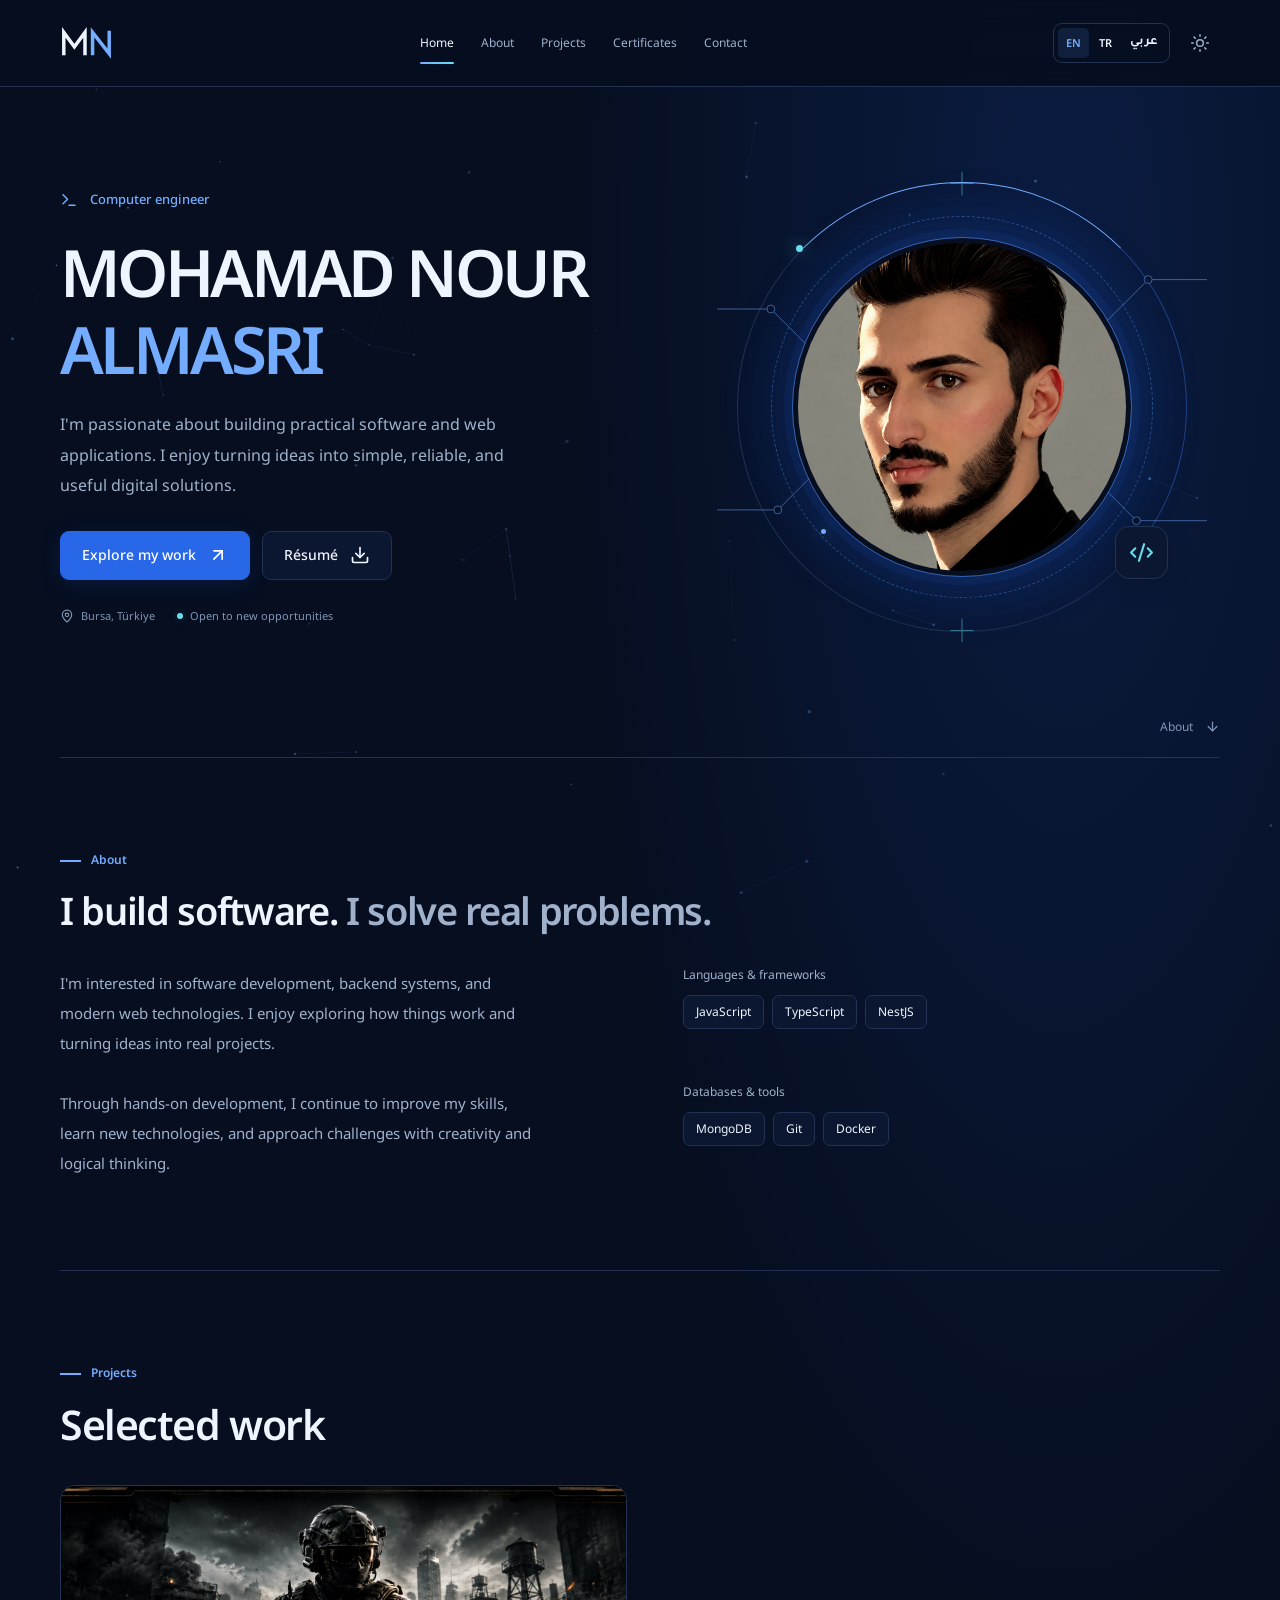
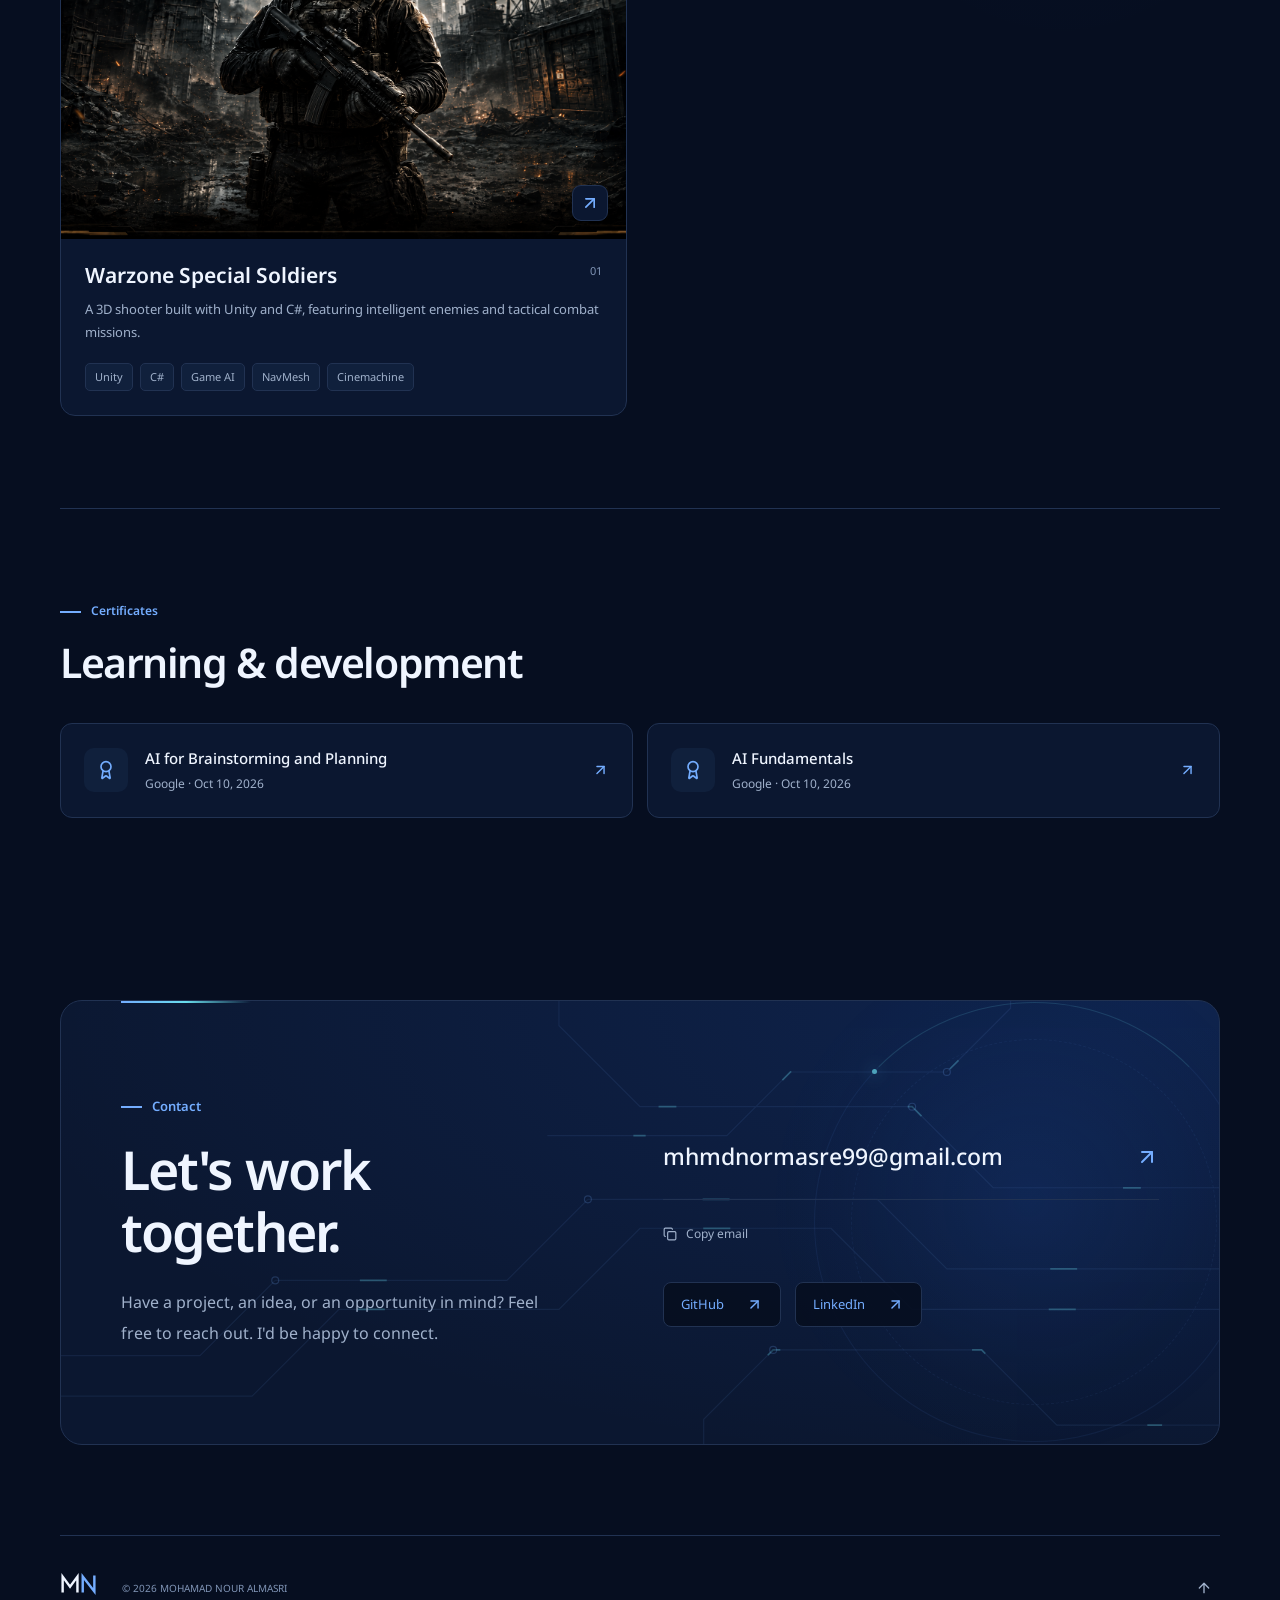
==== index.html @ 73df4725 "Add admin dashboard" ====
<!doctype html>
<html lang="en" dir="ltr" data-page="portfolio">
  <head>
    <meta charset="utf-8" />
    <meta name="viewport" content="width=device-width, initial-scale=1" />
    <meta name="theme-color" content="#060e20" />
    <meta
      name="description"
      content="I develop web applications and backend systems with a focus on clear, reliable software."
    />
    <meta name="robots" content="index,follow" />
    <meta property="og:type" content="website" />
    <meta
      property="og:title"
      content="Mohamad Nour Almasri | Computer engineer"
    />
    <meta
      property="og:description"
      content="I develop web applications and backend systems with a focus on clear, reliable software."
    />
    <title>Mohamad Nour Almasri | Computer engineer</title>
    <link rel="icon" href="assets/favicon.svg" type="image/svg+xml" />
    <script src="assets/js/theme.js"></script>
    <link rel="stylesheet" href="assets/fonts.css" />
    <link rel="stylesheet" href="assets/base.css" />
    <link rel="stylesheet" href="assets/portfolio.css" />
    <script defer src="data.js"></script>
    <script defer src="assets/js/dictionary.js"></script>
    <script defer src="assets/js/icons.js"></script>
    <script defer src="admin/auth-config.js"></script>
    <script defer src="assets/js/common.js"></script>
    <script defer src="assets/js/effects.js"></script>
    <script defer src="assets/js/portfolio.js"></script>
  </head>
  <body>
    <div id="app">
      <div class="language-root" data-locale="en" dir="ltr">
        <div class="portfolio" data-motion="on">
          <canvas class="site-particles" aria-hidden="true"></canvas>
          <a href="#main-content" class="skip-link">Skip to content</a>

          <header class="site-header">
            <div class="nav-wrap section-shell">
              <a
                href="#home"
                class="logo-link"
                aria-label="MN — Mohamad Nour Almasri"
                ><span class="brand brand-personal" dir="ltr"
                  ><svg
                    class="brand-symbol"
                    viewBox="0 0 70 44"
                    aria-label="MN"
                    role="img"
                  >
                    <path d="M5 36V8l14 19L33 8v28" />
                    <path d="M43 36V8l22 28V8" /></svg></span
              ></a>
              <nav id="primary-navigation" aria-label="Main navigation">
                <a href="#home" aria-current="location">Home</a
                ><a href="#about">About</a><a href="#contact">Contact</a>
              </nav>
              <div class="nav-actions">
                <div
                  class="language-switch"
                  role="group"
                  aria-label="Choose language"
                  dir="ltr"
                >
                  <svg
                    xmlns="http://www.w3.org/2000/svg"
                    width="20"
                    height="20"
                    viewBox="0 0 24 24"
                    fill="none"
                    stroke="currentColor"
                    stroke-width="2"
                    stroke-linecap="round"
                    stroke-linejoin="round"
                    class="lucide lucide-globe"
                    aria-hidden="true"
                  >
                    <circle cx="12" cy="12" r="10"></circle>
                    <path
                      d="M12 2a14.5 14.5 0 0 0 0 20 14.5 14.5 0 0 0 0-20"
                    ></path>
                    <path d="M2 12h20"></path></svg
                  ><button
                    type="button"
                    data-lang="en"
                    lang="en"
                    aria-label="English"
                    aria-pressed="true"
                  >
                    EN</button
                  ><button
                    type="button"
                    data-lang="tr"
                    lang="tr"
                    aria-label="Türkçe"
                    aria-pressed="false"
                  >
                    TR</button
                  ><button
                    type="button"
                    data-lang="ar"
                    lang="ar"
                    aria-label="العربية"
                    aria-pressed="false"
                  >
                    عربي
                  </button>
                </div>
                <button
                  class="icon-button theme-toggle"
                  type="button"
                  data-action="theme-toggle"
                  aria-label="Switch to light mode"
                  title="Switch to light mode"
                  aria-pressed="false"
                >
                  <svg
                    xmlns="http://www.w3.org/2000/svg"
                    width="20"
                    height="20"
                    viewBox="0 0 24 24"
                    fill="none"
                    stroke="currentColor"
                    stroke-width="1.8"
                    stroke-linecap="round"
                    stroke-linejoin="round"
                    aria-hidden="true"
                  >
                    <circle cx="12" cy="12" r="4" />
                    <path
                      d="M12 2v2m0 16v2M4.93 4.93l1.42 1.42m11.3 11.3 1.42 1.42M2 12h2m16 0h2M4.93 19.07l1.42-1.42m11.3-11.3 1.42-1.42"
                    />
                  </svg></button
                ><button
                  class="icon-button mobile-toggle"
                  data-action="menu"
                  aria-expanded="false"
                  aria-controls="primary-navigation"
                  aria-label="Menu"
                >
                  <svg
                    xmlns="http://www.w3.org/2000/svg"
                    width="20"
                    height="20"
                    viewBox="0 0 24 24"
                    fill="none"
                    stroke="currentColor"
                    stroke-width="2"
                    stroke-linecap="round"
                    stroke-linejoin="round"
                    class="lucide lucide-menu"
                    aria-hidden="true"
                  >
                    <path d="M4 5h16"></path>
                    <path d="M4 12h16"></path>
                    <path d="M4 19h16"></path>
                  </svg>
                </button>
              </div>
            </div>
          </header>
          <main id="main-content">
            <section id="home" class="hero section-shell">
              <div class="hero-grid">
                <div class="hero-copy">
                  <p class="hero-role">
                    <svg
                      xmlns="http://www.w3.org/2000/svg"
                      width="20"
                      height="20"
                      viewBox="0 0 24 24"
                      fill="none"
                      stroke="currentColor"
                      stroke-width="2"
                      stroke-linecap="round"
                      stroke-linejoin="round"
                      class="lucide lucide-terminal"
                      aria-hidden="true"
                    >
                      <path d="M12 19h8"></path>
                      <path d="m4 17 6-6-6-6"></path></svg
                    ><span>Computer engineer</span>
                  </p>
                  <h1 class="hero-name">Mohamad Nour <span>Almasri</span></h1>
                  <p class="hero-description">
                    I develop web applications and backend systems with a focus
                    on clear, reliable software.
                  </p>
                  <div class="hero-buttons">
                    <a href="#contact" class="button primary"
                      >Let’s talk<svg
                        xmlns="http://www.w3.org/2000/svg"
                        width="20"
                        height="20"
                        viewBox="0 0 24 24"
                        fill="none"
                        stroke="currentColor"
                        stroke-width="2"
                        stroke-linecap="round"
                        stroke-linejoin="round"
                        class="lucide lucide-arrow-up-right"
                        aria-hidden="true"
                      >
                        <path d="M7 7h10v10"></path>
                        <path d="M7 17 17 7"></path></svg
                    ></a>
                    <a
                      class="button secondary"
                      href="./assets/profile/resume.pdf"
                      data-action="resume"
                      target="_blank"
                      rel="noopener noreferrer"
                      >Résumé<svg
                        xmlns="http://www.w3.org/2000/svg"
                        width="20"
                        height="20"
                        viewBox="0 0 24 24"
                        fill="none"
                        stroke="currentColor"
                        stroke-width="2"
                        stroke-linecap="round"
                        stroke-linejoin="round"
                        class="lucide lucide-download"
                        aria-hidden="true"
                      >
                        <path d="M12 15V3"></path>
                        <path
                          d="M21 15v4a2 2 0 0 1-2 2H5a2 2 0 0 1-2-2v-4"
                        ></path>
                        <path d="m7 10 5 5 5-5"></path></svg
                    ></a>
                  </div>
                  <div class="hero-meta">
                    <span
                      ><svg
                        xmlns="http://www.w3.org/2000/svg"
                        width="20"
                        height="20"
                        viewBox="0 0 24 24"
                        fill="none"
                        stroke="currentColor"
                        stroke-width="2"
                        stroke-linecap="round"
                        stroke-linejoin="round"
                        class="lucide lucide-map-pin"
                        aria-hidden="true"
                      >
                        <path
                          d="M20 10c0 4.993-5.539 10.193-7.399 11.799a1 1 0 0 1-1.202 0C9.539 20.193 4 14.993 4 10a8 8 0 0 1 16 0"
                        ></path>
                        <circle cx="12" cy="10" r="3"></circle></svg
                      >Bursa, Türkiye</span
                    ><span class="availability"
                      ><i></i>Open to new opportunities</span
                    >
                  </div>
                </div>
                <div class="portrait-stage">
                  <div class="portrait-grid" aria-hidden="true"></div>
                  <div class="portrait-orbit orbit-outer" aria-hidden="true">
                    <i></i>
                  </div>
                  <div class="portrait-orbit orbit-inner" aria-hidden="true">
                    <i></i>
                  </div>
                  <svg
                    class="portrait-traces"
                    viewBox="0 0 500 500"
                    fill="none"
                    aria-hidden="true"
                  >
                    <path
                      d="M0 150h55l45 45h26M0 355h62l32-32h26M500 120h-60l-47 47h-22M500 366h-72l-37-37h-27"
                    />
                    <circle cx="55" cy="150" r="4" />
                    <circle cx="440" cy="120" r="4" />
                    <circle cx="62" cy="355" r="4" />
                    <circle cx="428" cy="366" r="4" />
                    <path
                      class="trace-ticks"
                      d="M238 22h24M250 10v24M238 478h24M250 466v24"
                    />
                  </svg>
                  <div class="portrait-frame">
                    <img
                      src="./assets/profile/avatar.png"
                      alt="Mohamad Nour Almasri"
                      width="516"
                      height="718"
                      fetchpriority="high"
                      decoding="async"
                      style="object-position: 50% 35%"
                    />
                  </div>
                  <span class="portrait-mark" aria-hidden="true"
                    ><svg
                      xmlns="http://www.w3.org/2000/svg"
                      width="20"
                      height="20"
                      viewBox="0 0 24 24"
                      fill="none"
                      stroke="currentColor"
                      stroke-width="2"
                      stroke-linecap="round"
                      stroke-linejoin="round"
                      class="lucide lucide-code-xml"
                      aria-hidden="true"
                    >
                      <path d="m18 16 4-4-4-4"></path>
                      <path d="m6 8-4 4 4 4"></path>
                      <path d="m14.5 4-5 16"></path></svg
                  ></span>
                </div>
              </div>
              <div class="hero-baseline">
                <a href="#about"
                  >About<svg
                    xmlns="http://www.w3.org/2000/svg"
                    width="20"
                    height="20"
                    viewBox="0 0 24 24"
                    fill="none"
                    stroke="currentColor"
                    stroke-width="2"
                    stroke-linecap="round"
                    stroke-linejoin="round"
                    class="lucide lucide-arrow-down"
                    aria-hidden="true"
                  >
                    <path d="M12 5v14"></path>
                    <path d="m19 12-7 7-7-7"></path></svg
                ></a>
              </div>
            </section>
            <section
              id="about"
              class="about-section section-shell section-space"
              data-reveal
            >
              <div class="section-heading">
                <span class="section-kicker">About</span>
                <h2>I build software. <span>I solve real problems.</span></h2>
              </div>
              <div class="about-grid">
                <p class="about-description preserve-lines">
                  I enjoy understanding how systems work and turning ideas into
                  practical software. My focus is backend development,
                  databases, and the details that make a web application work
                  well.
                </p>
                <div class="skills-list">
                  <div class="skill-group">
                    <h3>Languages &amp; frameworks</h3>
                    <div class="skill-pills">
                      <span dir="auto">JavaScript</span
                      ><span dir="auto">TypeScript</span
                      ><span dir="auto">Node.js</span
                      ><span dir="auto">NestJS</span>
                    </div>
                  </div>
                  <div class="skill-group">
                    <h3>Databases &amp; tools</h3>
                    <div class="skill-pills">
                      <span dir="auto">PostgreSQL</span
                      ><span dir="auto">MongoDB</span><span dir="auto">Git</span
                      ><span dir="auto">Docker</span>
                    </div>
                  </div>
                </div>
              </div>
            </section>

            <section
              id="contact"
              class="contact-section section-shell section-space"
              data-reveal
            >
              <div class="contact-panel">
                <div class="contact-visual" aria-hidden="true">
                  <div class="contact-halo"></div>
                  <div class="contact-orbit"><i></i></div>
                  <svg
                    class="contact-circuits"
                    viewBox="0 0 1000 500"
                    preserveAspectRatio="xMidYMid slice"
                    fill="none"
                  >
                    <g class="circuit-tracks">
                      <path
                        d="M-40 365H120L185 300H385L455 230H705L765 290H1040"
                      />
                      <path
                        d="M-40 400H165L240 325H430L500 255H665L735 325H1040"
                      />
                      <path d="M430 -20V80L500 150H735L805 220H1040" />
                      <path d="M555 520V420L615 360H795L860 425H1040" />
                      <path d="M820 -20V65L765 120H630L575 175H420" />
                    </g>
                    <g class="circuit-signals">
                      <path
                        d="M-40 365H120L185 300H385L455 230H705L765 290H1040"
                        pathLength="100"
                        style="animation-delay: -0s"
                      />
                      <path
                        d="M-40 400H165L240 325H430L500 255H665L735 325H1040"
                        pathLength="100"
                        style="animation-delay: -2.8s"
                      />
                      <path
                        d="M430 -20V80L500 150H735L805 220H1040"
                        pathLength="100"
                        style="animation-delay: -5.6s"
                      />
                      <path
                        d="M555 520V420L615 360H795L860 425H1040"
                        pathLength="100"
                        style="animation-delay: -8.399999999999999s"
                      />
                      <path
                        d="M820 -20V65L765 120H630L575 175H420"
                        pathLength="100"
                        style="animation-delay: -11.2s"
                      />
                    </g>
                    <g class="circuit-nodes">
                      <circle cx="185" cy="300" r="3" />
                      <circle cx="455" cy="230" r="3" />
                      <circle cx="735" cy="150" r="3" />
                      <circle cx="615" cy="360" r="3" />
                      <circle cx="765" cy="120" r="3" />
                    </g>
                  </svg>
                </div>
                <div class="contact-copy">
                  <span class="section-kicker">Contact</span>
                  <h2>Let&#39;s work together.</h2>
                  <p>
                    Have a project, an idea, or an opportunity in mind? Feel
                    free to reach out. I&#39;d be happy to connect.
                  </p>
                </div>
                <div class="contact-links">
                  <a
                    class="contact-email"
                    href="mailto:mhmdnormasre99@gmail.com"
                    ><span dir="ltr">mhmdnormasre99@gmail.com</span
                    ><svg
                      xmlns="http://www.w3.org/2000/svg"
                      width="20"
                      height="20"
                      viewBox="0 0 24 24"
                      fill="none"
                      stroke="currentColor"
                      stroke-width="2"
                      stroke-linecap="round"
                      stroke-linejoin="round"
                      class="lucide lucide-arrow-up-right"
                      aria-hidden="true"
                    >
                      <path d="M7 7h10v10"></path>
                      <path d="M7 17 17 7"></path></svg></a
                  ><button
                    class="text-link email-copy"
                    data-action="copy-email"
                  >
                    <svg
                      xmlns="http://www.w3.org/2000/svg"
                      width="20"
                      height="20"
                      viewBox="0 0 24 24"
                      fill="none"
                      stroke="currentColor"
                      stroke-width="2"
                      stroke-linecap="round"
                      stroke-linejoin="round"
                      class="lucide lucide-copy"
                      aria-hidden="true"
                    >
                      <rect
                        width="14"
                        height="14"
                        x="8"
                        y="8"
                        rx="2"
                        ry="2"
                      ></rect>
                      <path
                        d="M4 16c-1.1 0-2-.9-2-2V4c0-1.1.9-2 2-2h10c1.1 0 2 .9 2 2"
                      ></path></svg
                    >Copy email
                  </button>
                  <div class="social-links">
                    <a
                      class="text-link"
                      href="https://github.com/M-Nour-44"
                      target="_blank"
                      rel="noopener noreferrer"
                      >GitHub<svg
                        xmlns="http://www.w3.org/2000/svg"
                        width="20"
                        height="20"
                        viewBox="0 0 24 24"
                        fill="none"
                        stroke="currentColor"
                        stroke-width="2"
                        stroke-linecap="round"
                        stroke-linejoin="round"
                        class="lucide lucide-arrow-up-right"
                        aria-hidden="true"
                      >
                        <path d="M7 7h10v10"></path>
                        <path d="M7 17 17 7"></path></svg></a
                    ><a
                      class="text-link"
                      href="https://www.linkedin.com/in/mohamad-nour-almasri-5142a1296/"
                      target="_blank"
                      rel="noopener noreferrer"
                      >LinkedIn<svg
                        xmlns="http://www.w3.org/2000/svg"
                        width="20"
                        height="20"
                        viewBox="0 0 24 24"
                        fill="none"
                        stroke="currentColor"
                        stroke-width="2"
                        stroke-linecap="round"
                        stroke-linejoin="round"
                        class="lucide lucide-arrow-up-right"
                        aria-hidden="true"
                      >
                        <path d="M7 7h10v10"></path>
                        <path d="M7 17 17 7"></path></svg
                    ></a>
                  </div>
                </div>
              </div>
            </section>
          </main>
          <footer class="site-footer section-shell">
            <div class="footer-identity">
              <a href="#home" aria-label="MN"
                ><span class="brand brand-personal" dir="ltr"
                  ><svg
                    class="brand-symbol"
                    viewBox="0 0 70 44"
                    aria-label="MN"
                    role="img"
                  >
                    <path d="M5 36V8l14 19L33 8v28" />
                    <path d="M43 36V8l22 28V8" /></svg></span></a
              ><small>© 2026 Mohamad Nour Almasri</small>
            </div>
            <div class="footer-actions">
              <a
                href="#home"
                class="icon-button back-top"
                aria-label="Back to top"
                ><svg
                  xmlns="http://www.w3.org/2000/svg"
                  width="20"
                  height="20"
                  viewBox="0 0 24 24"
                  fill="none"
                  stroke="currentColor"
                  stroke-width="2"
                  stroke-linecap="round"
                  stroke-linejoin="round"
                  class="lucide lucide-arrow-up"
                  aria-hidden="true"
                >
                  <path d="m5 12 7-7 7 7"></path>
                  <path d="M12 19V5"></path></svg
              ></a>
            </div>
          </footer>
        </div>
      </div>
    </div>
    <noscript
      ><p class="preview-notice">
        Enable JavaScript for language switching and interactive details.
      </p></noscript
    >
  </body>
</html>
---- assets/fonts.css ----
@font-face{font-family:'Noto Sans';font-style:normal;font-weight:400;font-display:swap;src:url('fonts/noto-sans-400.woff') format('woff');}
@font-face{font-family:'Noto Sans';font-style:normal;font-weight:500;font-display:swap;src:url('fonts/noto-sans-500.woff') format('woff');}
@font-face{font-family:'Noto Sans';font-style:normal;font-weight:600;font-display:swap;src:url('fonts/noto-sans-600.woff') format('woff');}
@font-face{font-family:'Noto Sans';font-style:normal;font-weight:700;font-display:swap;src:url('fonts/noto-sans-700.woff') format('woff');}
@font-face{font-family:'Tajawal';font-style:normal;font-weight:400;font-display:swap;src:url('fonts/tajawal-400.woff') format('woff');}
@font-face{font-family:'Tajawal';font-style:normal;font-weight:500;font-display:swap;src:url('fonts/tajawal-500.woff') format('woff');}
@font-face{font-family:'Tajawal';font-style:normal;font-weight:700;font-display:swap;src:url('fonts/tajawal-700.woff') format('woff');}
---- assets/base.css ----
/* MN design tokens and shared controls. Dark blue is the default. */
:root,html[data-theme="dark"]{color-scheme:dark;--bg:#060e20;--surface:#0b1730;--surface-2:#10203c;--input:#08142a;--text:#eff5ff;--muted:#a0b1cb;--faint:#8095b6;--line:#213252;--accent:#74adff;--blue:#2867e7;--cyan:#68dded;--glow:rgba(37,108,249,.15);--header:rgba(6,14,32,.9);--shadow:0 24px 80px rgba(0,0,0,.25);--font:'Noto Sans',Arial,sans-serif;--radius:16px}
html[data-theme="light"]{color-scheme:light;--bg:#f4f7fd;--surface:#fff;--surface-2:#eaf0fb;--input:#f6f8fd;--text:#10203e;--muted:#4e627f;--faint:#5c7090;--line:#ccd9ec;--accent:#245cc2;--blue:#2862d6;--cyan:#087786;--glow:rgba(37,108,249,.08);--header:rgba(244,247,253,.94);--shadow:0 24px 70px rgba(35,66,119,.1)}
*{box-sizing:border-box}html{scroll-behavior:smooth;scroll-padding-top:108px}body{margin:0;background:var(--bg);color:var(--text);font-family:var(--font);font-size:15px;line-height:1.65;-webkit-font-smoothing:antialiased}h1,h2,h3,h4,p{margin:0}button,input,textarea,select{font:inherit}button,a,input,select,textarea{-webkit-tap-highlight-color:transparent}button{cursor:pointer}button,a{touch-action:manipulation}button{color:inherit;border:0;background:none}a{color:inherit;text-decoration:none}img{max-width:100%;display:block}svg{width:20px;height:20px;flex-shrink:0;vertical-align:middle}button:disabled{opacity:.45;cursor:not-allowed}::selection{background:#256ad4;color:white}:focus-visible{outline:2px solid var(--cyan);outline-offset:5px}input:focus-visible,textarea:focus-visible,select:focus-visible{outline-offset:1px}button,a{transition:color .2s,background .2s,border-color .2s,box-shadow .2s}button:hover,a:hover{color:var(--accent)}[hidden]{display:none!important}.language-root[dir="rtl"],html[lang="ar"] body{--font:'Tajawal',Arial,sans-serif;line-height:1.8}h1,h2,h3{line-height:1.22;letter-spacing:-.035em}[dir="rtl"] h1,[dir="rtl"] h2,[dir="rtl"] h3{letter-spacing:0}h2{font-size:clamp(26px,3.2vw,42px);font-weight:600}h3{font-size:20px;font-weight:600}.preserve-lines{white-space:pre-line}.subtle{color:var(--muted)}.sr-only{position:absolute;width:1px;height:1px;padding:0;margin:-1px;overflow:hidden;clip:rect(0,0,0,0);white-space:nowrap;border:0}.skip-link{position:fixed;z-index:100;top:-100px;inset-inline-start:20px;background:var(--blue);color:#fff;border-radius:8px;padding:12px 20px}.skip-link:focus{top:15px}.brand{display:inline-flex;align-items:center;color:var(--text)}.brand-symbol{display:block;width:53px;height:34px;fill:none;stroke:currentColor;stroke-width:4.6;stroke-linecap:square;stroke-linejoin:miter}.brand .brand-symbol path:last-child{stroke:var(--accent)}
.button{display:inline-flex;align-items:center;justify-content:center;gap:12px;padding:13px 21px;min-height:49px;border-radius:9px;border:1px solid transparent;font-size:14px;font-weight:500;line-height:1.4;text-align:center}.button.primary{background:var(--blue);border-color:var(--blue);color:#fff;box-shadow:0 5px 22px rgba(29,91,233,.14)}.button.primary:hover{background:#205bd2;border-color:#5c96ff;box-shadow:0 7px 28px rgba(29,91,233,.26)}.button.secondary{border-color:var(--line);background:var(--surface);color:var(--text)}.button.secondary:hover{border-color:var(--accent);background:var(--surface-2)}.button.compact{min-height:40px;padding:9px 14px;font-size:12px}.button.danger{background:#92283f;color:#fff;border-color:#c34a64}.icon-button{width:40px;height:40px;display:inline-flex;align-items:center;justify-content:center;border:1px solid transparent;border-radius:9px;color:var(--muted);flex-shrink:0}.icon-button:hover{background:var(--surface-2);border-color:var(--line);color:var(--accent)}.icon-button.danger{color:#e77286}.text-link{display:inline-flex;align-items:center;gap:9px;font-size:14px;padding:0;color:var(--accent)}.text-link svg{width:17px;height:17px}.language-switch{display:flex;gap:2px;align-items:center;padding:4px;border:1px solid var(--line);border-radius:9px}.language-switch>svg{display:none}.language-switch button{padding:5px 8px;min-height:30px;font-size:11px;border-radius:5px;font-weight:600;line-height:1.5}.language-switch button[aria-pressed="true"]{background:var(--surface-2);color:var(--accent)}.language-switch button[lang="ar"]{font-family:'Tajawal',sans-serif;font-size:13px}.eyebrow{font:600 10px 'Noto Sans',sans-serif;letter-spacing:.16em;color:var(--accent)}.section-kicker{display:block;font-size:12px;font-weight:600;color:var(--accent);margin-bottom:17px}.section-kicker:before{content:'';display:inline-block;width:21px;height:2px;background:var(--accent);margin-inline-end:10px;vertical-align:middle}.section-heading{margin-bottom:35px}
.field{display:flex;flex-direction:column;gap:8px;min-width:0}.field>span{font-size:13px;font-weight:500;color:var(--text)}input:not([type="checkbox"]):not([type="file"]):not([type="range"]),textarea,select{width:100%;min-width:0;min-height:44px;border:1px solid var(--line);border-radius:8px;background:var(--input);color:var(--text);padding:10px 12px;font-size:14px;line-height:1.6}textarea{resize:vertical}input::placeholder,textarea::placeholder{color:var(--faint)}input[type="range"]{accent-color:var(--blue);width:100%}input[type="checkbox"]{accent-color:var(--blue);width:18px;height:18px;flex-shrink:0}select{cursor:pointer}.field small,.asset-field small{font-size:12px;color:var(--muted)}.form-grid{display:grid;grid-template-columns:repeat(2,minmax(0,1fr));gap:21px}.full-width{grid-column:1/-1}.static-toggle{display:flex;align-items:center;gap:10px;font-size:14px;padding:8px 0}.toggle-stack{display:flex;flex-wrap:wrap;gap:20px;margin-top:25px}.search-field{display:flex;align-items:center;gap:9px;background:var(--input);border:1px solid var(--line);border-radius:8px;padding:0 12px;min-width:0}.search-field svg{color:var(--muted);width:17px}.search-field input:not([type="checkbox"]){border:0;background:none;padding:10px 0}.search-field:focus-within{outline:2px solid var(--accent);outline-offset:1px}.search-field input:focus-visible{outline:0}.empty-state{grid-column:1/-1;color:var(--muted);padding:40px 20px;text-align:center}.empty-state h3{font-size:17px}.form-error{color:#fa94a6;font-size:13px;min-height:22px;margin:8px 0}
.modal{margin:auto;width:min(560px,calc(100% - 32px));max-height:90vh;max-height:90dvh;overflow:auto;border:1px solid var(--line);border-radius:18px;background:var(--surface);color:var(--text);padding:0;box-shadow:var(--shadow);overscroll-behavior:contain}.modal.wide{width:min(800px,calc(100% - 32px))}.modal::backdrop{background:rgba(2,8,22,.8);backdrop-filter:blur(6px)}.modal-heading{position:sticky;top:0;display:flex;justify-content:space-between;align-items:center;gap:20px;padding:18px 25px;border-bottom:1px solid var(--line);background:var(--surface);z-index:2}.modal-heading h2{font-size:21px;letter-spacing:-.02em;overflow-wrap:anywhere}.modal-content{padding:27px}.detail-grid{display:grid;grid-template-columns:1fr 1fr;gap:20px;margin:25px 0}.detail-grid dt{font-size:12px;color:var(--muted)}.detail-grid dd{margin:5px 0 0;overflow-wrap:anywhere}.detail-actions{display:flex;gap:12px;flex-wrap:wrap;margin-top:26px}.certificate-preview{max-height:500px;object-fit:contain;margin:0 auto 25px;border-radius:8px}.project-detail>img{width:100%;max-height:420px;object-fit:cover;border-radius:10px;margin-bottom:23px}.project-detail>h3{margin-bottom:14px}.project-detail>p,.certificate-detail>p{color:var(--muted);line-height:1.9}.project-tags{display:flex;flex-wrap:wrap;gap:7px;margin-top:20px}.project-tags span{color:var(--muted);font-size:11px;padding:4px 9px;background:var(--surface-2);border:1px solid var(--line);border-radius:5px}
.static-toast{position:fixed;inset:auto 20px 24px auto;z-index:150;max-width:min(500px,calc(100vw - 40px));border:1px solid var(--accent);border-radius:12px;background:var(--surface);color:var(--text);padding:15px 20px;box-shadow:var(--shadow);font-size:14px;overflow-wrap:anywhere}.static-toast:popover-open{inset:auto 20px 24px auto;margin:0}.static-toast.error{border-color:#df738c}.preview-notice{background:var(--surface-2);border-bottom:1px solid var(--line);padding:12px 24px;text-align:center;font-size:13px}.preview-notice a{color:var(--accent);text-decoration:underline;margin-inline-start:10px}
@media(max-width:600px){.form-grid{grid-template-columns:1fr}.modal-content{padding:20px}.modal-heading{padding:14px 18px}.button{padding:12px 16px;font-size:13px}.detail-grid{grid-template-columns:1fr}.language-switch button{padding:5px 7px}.static-toast{inset-inline:16px;bottom:16px}.detail-actions>.button{flex:1}}
@media(prefers-reduced-motion:reduce){html{scroll-behavior:auto}*,*:before,*:after{animation:none!important;transition:none!important;scroll-behavior:auto!important}}
---- assets/portfolio.css ----
/* Public portfolio: generous spacing, real content, restrained orbital motion. */
.portfolio{position:relative;isolation:isolate;overflow:clip;background:radial-gradient(ellipse at 83% 8%,var(--glow),transparent 33%),var(--bg)}.site-particles{position:fixed;inset:0;width:100%;height:100%;display:block;pointer-events:none;z-index:0;opacity:.85}.portfolio>main,.portfolio>.site-footer,.portfolio>.preview-notice{position:relative;z-index:1}html[data-theme="light"] .site-particles{opacity:.6}.section-shell{width:min(1160px,calc(100% - 80px));margin-inline:auto}.section-space{padding-block:92px}.site-header{position:sticky;top:0;z-index:30;background:var(--header);backdrop-filter:blur(18px);border-bottom:1px solid var(--line)}.nav-wrap{display:flex;align-items:center;min-height:86px;gap:30px}.logo-link{display:flex;flex-shrink:0}.site-header nav{display:flex;align-items:center;gap:27px;margin-inline:auto}.site-header nav a{font-size:12px;color:var(--muted);position:relative;white-space:nowrap;padding-block:30px}.site-header nav a[aria-current],.site-header nav a:hover{color:var(--text)}.site-header nav a:after{content:'';position:absolute;bottom:19px;inset-inline:0;height:2px;border-radius:2px;background:linear-gradient(90deg,var(--accent),var(--cyan));transform:scaleX(0);transform-origin:center;transition:transform .22s ease;box-shadow:0 0 10px var(--glow)}.site-header nav a[aria-current]:after{transform:scaleX(1)}.nav-actions{display:flex;align-items:center;gap:10px}.mobile-toggle{display:none}.hero{padding-top:50px}.hero-grid{display:grid;grid-template-columns:minmax(0,1.2fr) minmax(0,1fr);gap:25px;align-items:center;min-height:520px;padding-block:25px 45px}.hero-copy{position:relative;z-index:2}.hero-role{display:flex;align-items:center;gap:12px;color:var(--accent);font-size:13px;font-weight:500;margin-bottom:25px}.hero-role svg{width:18px;height:18px}.hero-name{font-size:clamp(42px,5.1vw,66px);line-height:1.1;letter-spacing:-.055em;font-weight:600;max-width:650px;overflow-wrap:anywhere}.hero-name>span{display:block;color:var(--accent);margin-top:5px}.hero-description{color:var(--muted);font-size:16px;line-height:1.9;max-width:445px;margin-top:25px}.hero-buttons{display:flex;gap:12px;flex-wrap:wrap;margin-top:30px}.hero-meta{display:flex;align-items:center;gap:18px 22px;flex-wrap:wrap;font-size:11px;color:var(--faint);margin-top:27px}.hero-meta>span{display:flex;align-items:center;gap:7px}.hero-meta svg{width:14px;height:14px}.availability i{display:inline-block;width:6px;height:6px;border-radius:50%;background:var(--cyan);box-shadow:0 0 10px #68dded40}.hero-baseline{display:flex;align-items:center;justify-content:flex-end;border-bottom:1px solid var(--line);padding:20px 0;color:var(--faint);font-size:10px}.hero-baseline a{display:flex;align-items:center;gap:12px;font-size:12px}.hero-baseline svg{width:15px;height:15px}
.portrait-stage{isolation:isolate;position:relative;width:100%;max-width:490px;aspect-ratio:1;display:grid;place-items:center;margin:auto}.portrait-stage:before{content:'';position:absolute;inset:1%;z-index:-1;background:radial-gradient(circle,rgba(25,89,228,.32),transparent 68%);border-radius:50%;filter:blur(10px)}.portrait-grid{position:absolute;inset:0;background-image:linear-gradient(var(--line) 1px,transparent 1px),linear-gradient(90deg,var(--line) 1px,transparent 1px);background-size:32px 32px;opacity:.32;mask-image:radial-gradient(circle,#000,transparent 70%);-webkit-mask-image:radial-gradient(circle,#000,transparent 70%)}.portrait-frame{position:relative;z-index:3;overflow:hidden;width:69%;aspect-ratio:1;border-radius:50%;border:5px solid var(--bg);outline:1px solid #5a9aff88;background:var(--surface);box-shadow:0 0 0 9px rgba(63,126,243,.06),0 0 65px rgba(31,105,241,.14)}.portrait-frame img{width:100%;height:100%;object-fit:cover}.portrait-monogram{height:100%;display:grid;place-items:center;font:500 74px 'Noto Sans',sans-serif;color:var(--accent)}.portrait-orbit{position:absolute;border-radius:50%;pointer-events:none}.orbit-outer{inset:4%;border:1px solid var(--line);border-top-color:var(--accent);border-right-color:#427fff66;animation:orbit-turn 34s linear infinite}.orbit-inner{inset:11%;border:1px dashed #5996ec66;animation:orbit-turn 48s linear infinite reverse}.portrait-orbit i{position:absolute;top:14%;left:13%;width:7px;height:7px;border-radius:50%;background:var(--cyan);box-shadow:0 0 16px #68ddedaa}.orbit-inner i{width:5px;height:5px;background:var(--accent);top:82%}.portrait-traces{position:absolute;inset:0;width:100%;height:100%;stroke:var(--accent);stroke-width:1;opacity:.5}.portrait-traces circle{fill:var(--bg)}.trace-ticks{stroke:var(--cyan)}.portrait-mark{position:absolute;inset-inline-end:8%;bottom:15%;display:grid;place-items:center;z-index:4;width:53px;height:53px;background:var(--surface);border:1px solid var(--line);border-radius:14px;color:var(--cyan);box-shadow:0 8px 28px rgba(0,0,0,.12)}.portrait-mark svg{width:25px;height:25px}.portfolio[data-motion="off"] .portrait-orbit{animation-play-state:paused}@keyframes orbit-turn{to{transform:rotate(360deg)}}
.about-section{border-bottom:1px solid var(--line)}.section-heading h2{max-width:700px}.about-section .section-heading h2{max-width:830px;font-size:clamp(25px,3.1vw,38px)}.section-heading h2 span{color:var(--muted)}.about-grid{display:grid;grid-template-columns:1fr 1fr;gap:85px}.about-description{max-width:480px;font-size:15px;line-height:2;color:var(--muted)}.skills-list{display:grid;gap:25px}.skill-group h3{font-size:12px;color:var(--muted);letter-spacing:0;margin-bottom:12px;font-weight:400}.skill-pills{display:flex;flex-wrap:wrap;gap:8px}.skill-pills span{padding:7px 12px;border:1px solid var(--line);background:var(--surface);border-radius:7px;font-size:12px;color:var(--text);line-height:1.5}.projects-section{border-bottom:1px solid var(--line)}.projects-grid{display:grid;grid-template-columns:repeat(2,minmax(0,1fr));gap:26px}.project-card{border:1px solid var(--line);background:var(--surface);border-radius:15px;overflow:hidden;transition:border-color .25s,transform .25s}.project-card:hover{border-color:var(--accent);transform:translateY(-3px)}.project-art-button{width:100%;display:block;aspect-ratio:1.6;position:relative;overflow:hidden;padding:0}.project-image{height:100%;width:100%;object-fit:cover}.project-cover{height:100%;display:flex;flex-direction:column;align-items:center;justify-content:center;gap:17px;background:radial-gradient(ellipse at 80% 10%,var(--glow),transparent 70%),var(--surface-2);border-bottom:1px solid var(--line);padding:25px}.project-cover svg{width:48px;height:48px;color:var(--accent)}.project-cover span{font-size:23px;max-width:85%;overflow-wrap:anywhere}.project-open{position:absolute;bottom:18px;inset-inline-end:18px;display:grid;place-items:center;width:36px;height:36px;border-radius:9px;border:1px solid var(--line);background:var(--surface);color:var(--accent)}.project-info{padding:24px;position:relative}.project-info h3{padding-inline-end:30px;font-size:21px;overflow-wrap:anywhere}.project-info h3 button{padding:0;text-align:start;font-weight:inherit}.project-info>p{color:var(--muted);font-size:13px;margin-top:10px;line-height:1.7}.project-index{position:absolute;top:24px;inset-inline-end:24px;font:11px 'Noto Sans',sans-serif;color:var(--faint)}.cert-grid{display:grid;grid-template-columns:repeat(2,minmax(0,1fr));gap:14px}.certificate-card{display:flex;align-items:center;gap:17px;text-align:start;padding:23px;border:1px solid var(--line);border-radius:12px;background:var(--surface);min-width:0}.certificate-card:hover{background:var(--surface-2);border-color:var(--accent)}.certificate-icon{display:grid;place-items:center;width:44px;height:44px;border-radius:10px;background:var(--surface-2);color:var(--accent);flex-shrink:0}.certificate-copy{min-width:0;flex:1}.certificate-copy strong{display:block;font-size:15px;line-height:1.5;font-weight:500;overflow-wrap:anywhere}.certificate-copy>span{font-size:12px;color:var(--muted);display:block;margin-top:5px}.certificate-card>svg{width:17px;color:var(--accent)}.certificate-toolbar{display:grid;gap:20px;margin-bottom:25px}.category-tabs{display:flex;flex-wrap:wrap;gap:8px}.category-tabs button{border:1px solid var(--line);border-radius:7px;padding:7px 13px;font-size:12px;color:var(--muted)}.category-tabs button[aria-pressed="true"]{background:var(--surface-2);color:var(--accent);border-color:var(--accent)}.certificate-tools{display:flex;gap:15px}.certificate-tools>.search-field{flex:1}.certificate-tools>select{width:auto;max-width:210px}
/* A larger contact surface with quiet, decorative data paths behind the content. */
.contact-section{padding-top:90px;padding-bottom:90px}
.contact-panel{position:relative;isolation:isolate;overflow:hidden;display:grid;grid-template-columns:minmax(0,1fr) minmax(0,1.05fr);gap:70px;align-items:center;min-height:445px;border:1px solid var(--line);border-radius:22px;padding:68px 60px;background:radial-gradient(ellipse at 95% 0%,var(--glow),transparent 76%),var(--surface)}
.contact-panel:before{content:'';position:absolute;z-index:2;inset-block-start:0;inset-inline-start:60px;width:130px;height:2px;background:linear-gradient(90deg,var(--accent),var(--cyan),transparent)}
.contact-copy,.contact-links{position:relative;z-index:1;min-width:0}
.contact-panel .section-kicker{font-size:13px;margin-bottom:22px}
.contact-panel h2{font-size:clamp(36px,4.2vw,56px);line-height:1.15;max-width:520px}
.contact-panel p{color:var(--muted);font-size:16px;line-height:1.95;max-width:450px;margin-top:24px}
.contact-links{padding-block:27px}
.contact-email{font-size:clamp(17px,1.8vw,23px);font-weight:500;display:flex;align-items:center;gap:16px;padding:20px 0 23px;border-bottom:1px solid var(--line);line-height:1.7}
.contact-email span{overflow-wrap:anywhere}
.contact-email>svg{color:var(--accent);margin-inline-start:auto;width:24px;height:24px}
.email-copy{color:var(--muted);font-size:12px;margin-top:19px;padding:5px 0}
.email-copy svg{width:14px;height:14px}
.social-links{display:flex;gap:14px;flex-wrap:wrap;margin-top:33px}
.social-links .text-link{font-size:13px;gap:22px;min-height:45px;padding:11px 17px;border:1px solid var(--line);border-radius:8px;background:var(--header)}
.social-links .text-link:hover{border-color:var(--accent);background:var(--surface-2)}
.contact-visual{position:absolute;inset:0;z-index:0;overflow:hidden;pointer-events:none;opacity:.7}
.contact-halo{position:absolute;width:540px;height:540px;inset-inline-end:-80px;top:-70px;background:radial-gradient(circle,rgba(43,112,241,.15),rgba(27,87,205,.03) 50%,transparent 70%);border-radius:50%;animation:contact-breathe 18s ease-in-out infinite alternate}
.contact-orbit{position:absolute;width:440px;height:440px;inset-inline-end:-35px;top:calc(50% - 220px);border:1px solid rgba(84,145,243,.12);border-top-color:rgba(104,221,237,.22);border-radius:50%;animation:orbit-turn 55s linear infinite}
.contact-orbit:after{content:'';position:absolute;inset:36px;border:1px dashed rgba(100,159,244,.1);border-radius:50%}
.contact-orbit i{position:absolute;top:15%;left:13%;width:5px;height:5px;border-radius:50%;background:var(--cyan);box-shadow:0 0 16px var(--cyan)}
.contact-circuits{position:absolute;inset:0;width:100%;height:100%}
.circuit-tracks{stroke:var(--accent);stroke-width:1;opacity:.13}
.circuit-signals{stroke:var(--cyan);stroke-width:1.5;opacity:.4}
.circuit-signals path{stroke-dasharray:2 26;animation:circuit-flow 20s linear infinite}
.circuit-nodes{fill:var(--surface);stroke:var(--accent);stroke-width:1;opacity:.28}
.language-root[dir="rtl"] .contact-circuits{transform:scaleX(-1)}
.portfolio[data-motion="off"] .contact-halo,.portfolio[data-motion="off"] .contact-orbit,.portfolio[data-motion="off"] .circuit-signals path{animation:none}
.portfolio[data-visibility="hidden"] .portrait-orbit,.portfolio[data-visibility="hidden"] .contact-halo,.portfolio[data-visibility="hidden"] .contact-orbit,.portfolio[data-visibility="hidden"] .circuit-signals path{animation-play-state:paused}
@keyframes circuit-flow{to{stroke-dashoffset:-112}}
@keyframes contact-breathe{to{transform:translate(-20px,25px) scale(1.12)}}
.site-footer{display:flex;align-items:center;justify-content:space-between;gap:25px;min-height:105px;border-top:1px solid var(--line);padding-block:25px}.footer-identity{display:flex;align-items:center;gap:25px}.footer-identity .brand-symbol{width:37px;height:26px}.footer-identity small{font-size:10px;color:var(--faint)}.footer-actions{display:flex;align-items:center;gap:8px}.footer-actions .icon-button{width:33px;height:33px}.footer-actions svg{width:16px;height:16px}.will-reveal{opacity:.01;transform:translateY(15px);transition:opacity .6s,transform .6s}.will-reveal.revealed{opacity:1;transform:none}.portfolio[data-motion="off"] .will-reveal{opacity:1;transform:none;transition:none}.language-root[dir="rtl"] .hero-name{font-size:clamp(46px,5.8vw,76px);line-height:1.2}.language-root[dir="rtl"] .hero-description{font-size:18px}.language-root[dir="rtl"] .hero-meta{font-size:13px}.language-root[dir="rtl"] .site-header nav a{font-size:15px}.language-root[dir="rtl"] .about-description{font-size:18px}.language-root[dir="rtl"] .contact-panel p{font-size:18px}
@media(min-width:1500px){.hero-grid{min-height:590px}.hero{padding-top:65px}.portrait-stage{max-width:490px}}
@media(max-width:1000px){.section-shell{width:calc(100% - 56px)}.site-header nav{gap:18px}.nav-wrap{gap:20px}.hero-grid{gap:10px;min-height:470px}.hero-name{font-size:48px}.hero-description{font-size:14px;max-width:370px}.hero-meta{gap:10px;font-size:10px}.about-grid{gap:40px}.contact-panel{padding:54px 40px;gap:38px;min-height:425px}.contact-panel:before{inset-inline-start:40px}.contact-panel h2{font-size:42px}.contact-email{font-size:18px}}
@media(max-width:850px){.nav-wrap{min-height:76px}.nav-actions{margin-inline-start:auto}.mobile-toggle{display:flex}.site-header nav{display:none;position:absolute;top:calc(100% + 8px);inset-inline:28px;border:1px solid var(--line);background:var(--surface);border-radius:12px;padding:10px;box-shadow:var(--shadow)}.site-header nav.open{display:flex;flex-direction:column;align-items:stretch;gap:2px}.site-header nav a{padding:12px 15px;font-size:14px;border-radius:6px}.site-header nav a:after{display:none}.site-header nav a[aria-current]{background:var(--surface-2);color:var(--accent)}.hero-grid{grid-template-columns:1.1fr 1fr;min-height:430px}.hero-name{font-size:39px}.hero-description{font-size:14px}.hero-buttons{gap:9px}.hero-buttons .button{padding:12px 14px;font-size:12px}.portrait-mark{width:44px;height:44px}.contact-panel{grid-template-columns:1fr;gap:30px;padding:48px;min-height:480px}.contact-panel p{max-width:550px}.contact-links{max-width:590px;width:100%;padding-block:0}.contact-email{font-size:22px}.contact-panel:before{inset-inline-start:48px}.contact-orbit{inset-inline-end:-100px;top:auto;bottom:-70px}.section-space{padding-block:68px}.hero{padding-top:30px}.language-root[dir="rtl"] .hero-name{font-size:50px}}
@media(max-width:640px){html{scroll-padding-top:90px}.section-shell{width:calc(100% - 40px)}.nav-wrap{gap:15px;min-height:70px}.brand-symbol{width:44px;height:29px}.nav-actions{gap:5px}.site-header nav{inset-inline:20px}.hero{padding-top:25px}.hero-grid{display:flex;flex-direction:column;gap:15px;padding:0 0 28px}.hero-copy{width:100%}.portrait-stage{order:-1;width:min(78%,325px);margin-inline:auto}.hero-role{margin-bottom:15px;font-size:12px}.hero-name{font-size:clamp(38px,8.8vw,53px);line-height:1.1}.hero-name>span{display:inline;margin-top:0}.hero-description{font-size:14px;max-width:100%;margin-top:18px}.hero-buttons{margin-top:22px}.hero-buttons .button{font-size:13px;min-height:47px}.hero-meta{margin-top:20px;font-size:10px;gap:14px}.hero-baseline{padding-block:15px}.portrait-frame{width:70%}.portrait-mark{width:38px;height:38px;border-radius:10px;bottom:13%}.portrait-mark svg{width:20px;height:20px}.section-space{padding-block:52px}.section-heading{margin-bottom:25px}.section-kicker{margin-bottom:12px}.about-grid{grid-template-columns:1fr;gap:28px}.about-description{font-size:14px}.skills-list{gap:20px}.skill-pills{gap:7px}.skill-pills span{font-size:11px;padding:7px 10px}.projects-grid,.cert-grid{grid-template-columns:1fr}.project-info{padding:20px}.certificate-card{padding:19px}.contact-panel{padding:43px 25px;border-radius:17px;gap:35px;min-height:450px}.contact-panel:before{inset-inline-start:25px;width:95px}.contact-panel h2{font-size:38px}.contact-email{font-size:17px;padding:14px 0 19px;gap:10px}.contact-panel p{font-size:14px;margin-top:21px}.contact-panel .section-kicker{font-size:12px;margin-bottom:19px}.contact-email>svg{width:20px;height:20px}.social-links{margin-top:27px}.social-links .text-link{font-size:12px;gap:18px}.contact-orbit{width:360px;height:360px;inset-inline-end:-140px;bottom:-70px}.contact-halo{width:440px;height:440px;top:auto;bottom:-120px}.site-footer{min-height:100px;gap:12px}.footer-identity{gap:15px}.footer-identity small{font-size:9px;max-width:185px}.footer-actions{gap:1px}.language-root[dir="rtl"] .hero-name{font-size:clamp(39px,10vw,57px)}.certificate-tools{flex-wrap:wrap}.certificate-tools .search-field{flex-basis:100%}.certificate-tools select{max-width:none;width:100%}.will-reveal{transform:none}.portrait-grid{background-size:23px 23px}}
@media(prefers-reduced-motion:reduce){.will-reveal{opacity:1;transform:none}}
@media print{.site-particles,.contact-visual,.site-header,.portrait-orbit,.portrait-traces,.portrait-grid,.footer-actions,.hero-buttons,.hero-baseline{display:none}.portfolio{background:#fff;color:#111}.will-reveal{opacity:1;transform:none}.section-space{padding-block:25px}.hero-grid{min-height:0}.section-shell{width:100%}.contact-panel{break-inside:avoid}}
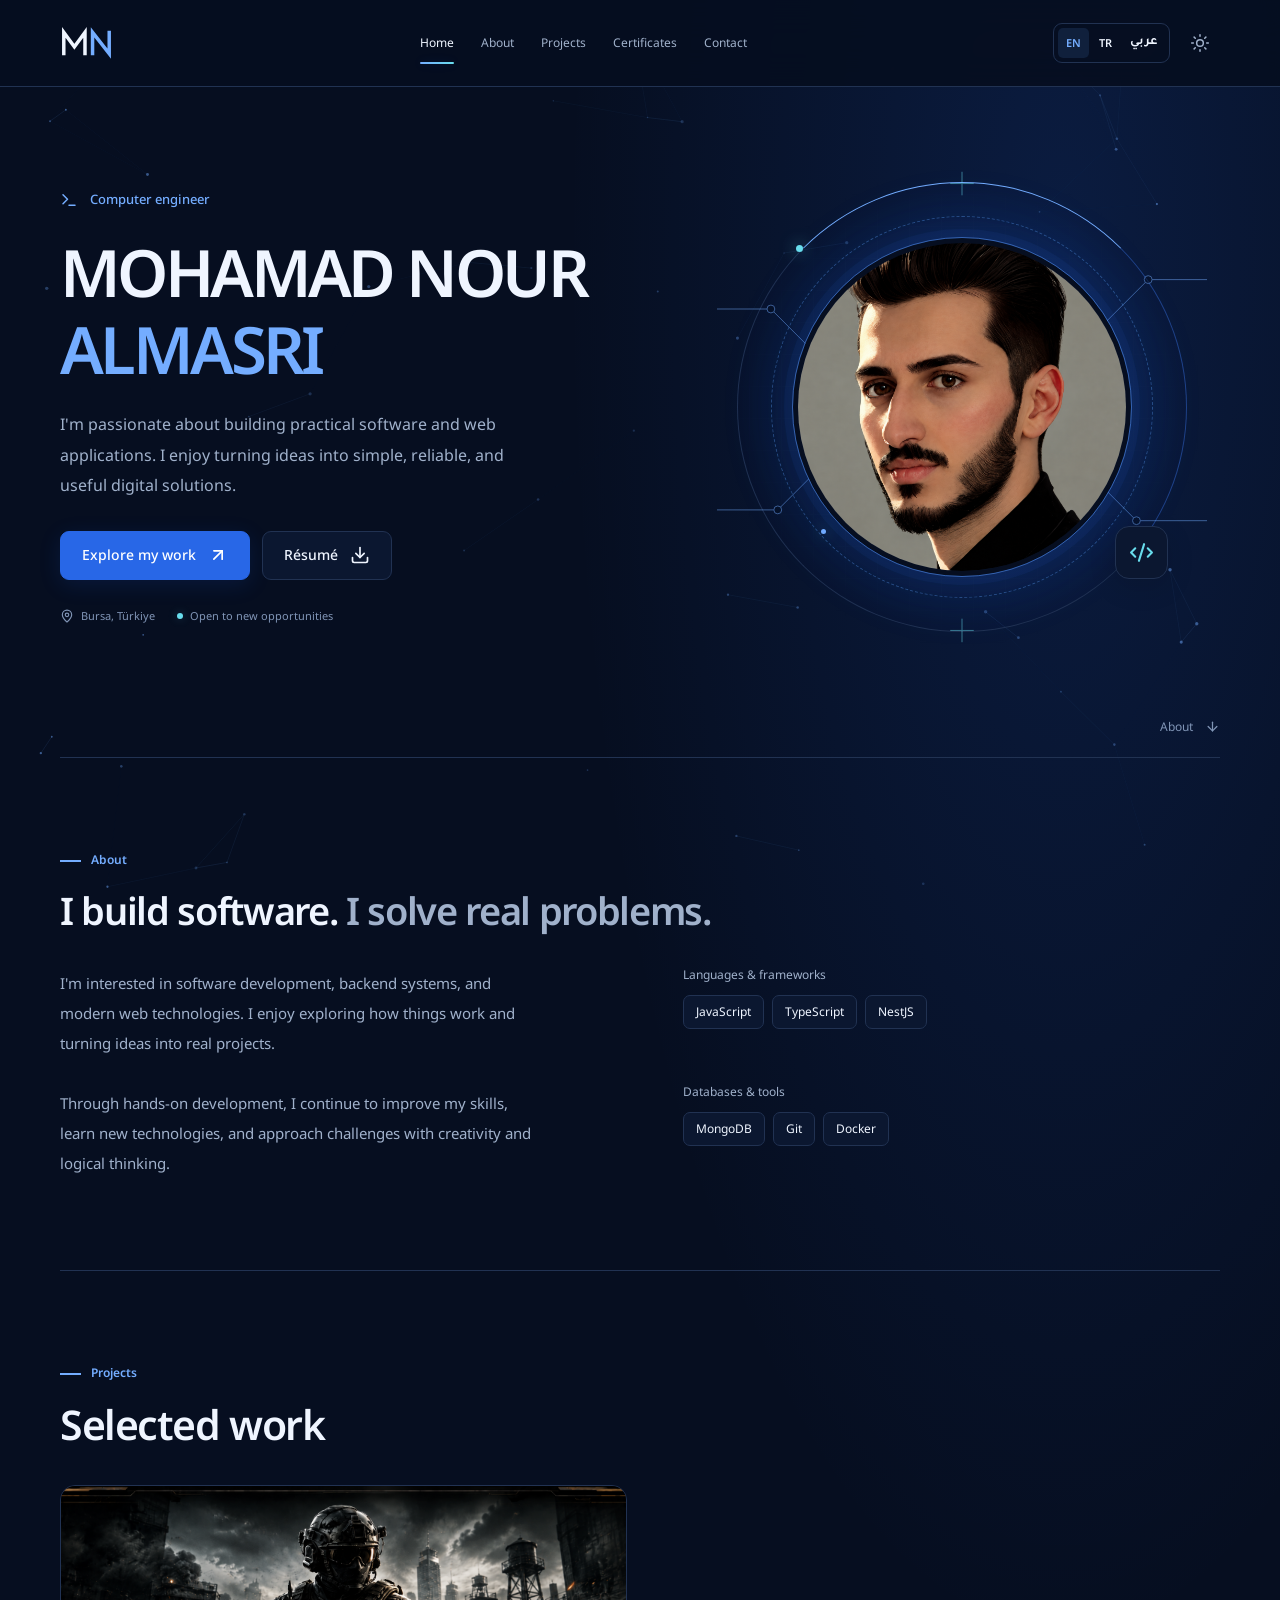
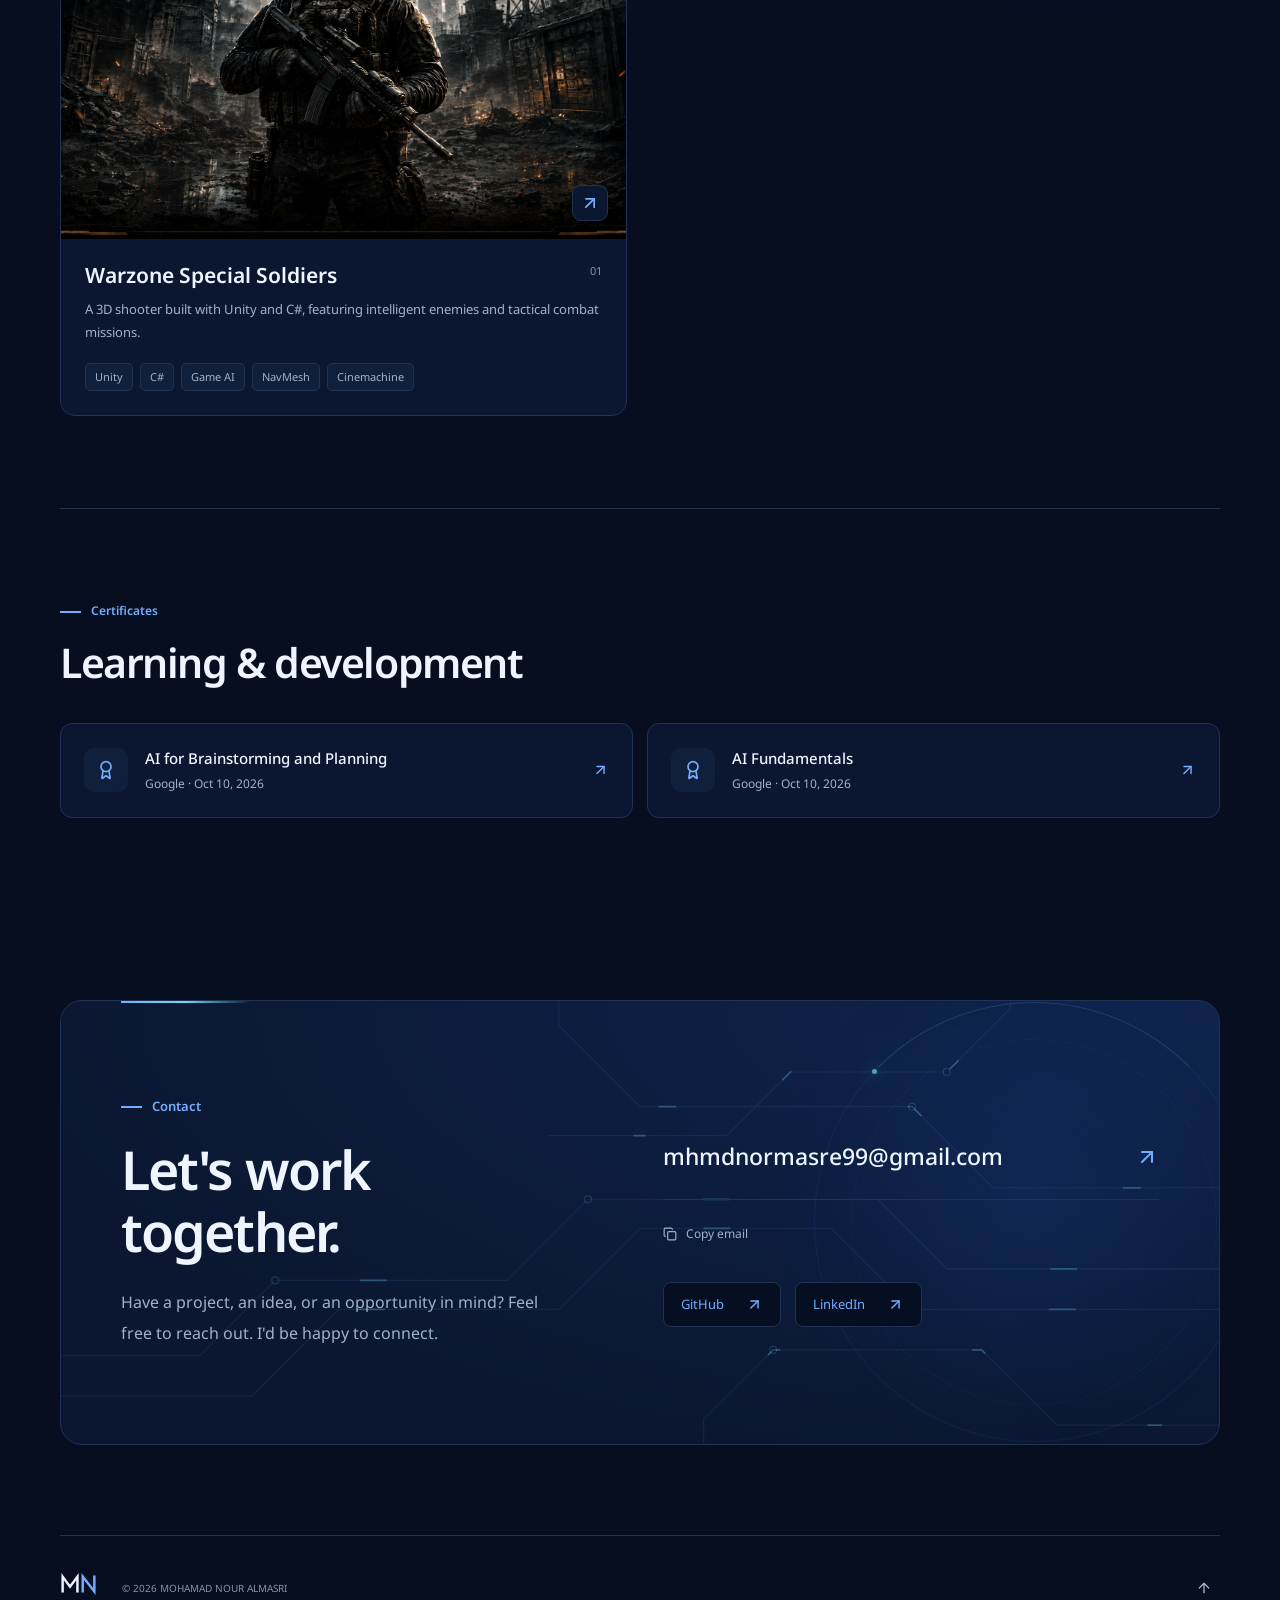
==== commit 9e6802dd: "Remove language parameters from URLs" ====
--- a/index.html
+++ b/index.html
@@ -28,7 +28,7 @@
     <script defer src="assets/js/dictionary.js"></script>
     <script defer src="assets/js/icons.js"></script>
     <script defer src="admin/auth-config.js"></script>
-    <script defer src="assets/js/common.js"></script>
+    <script defer src="assets/js/common.js?v=2"></script>
     <script defer src="assets/js/effects.js"></script>
     <script defer src="assets/js/portfolio.js"></script>
   </head>
